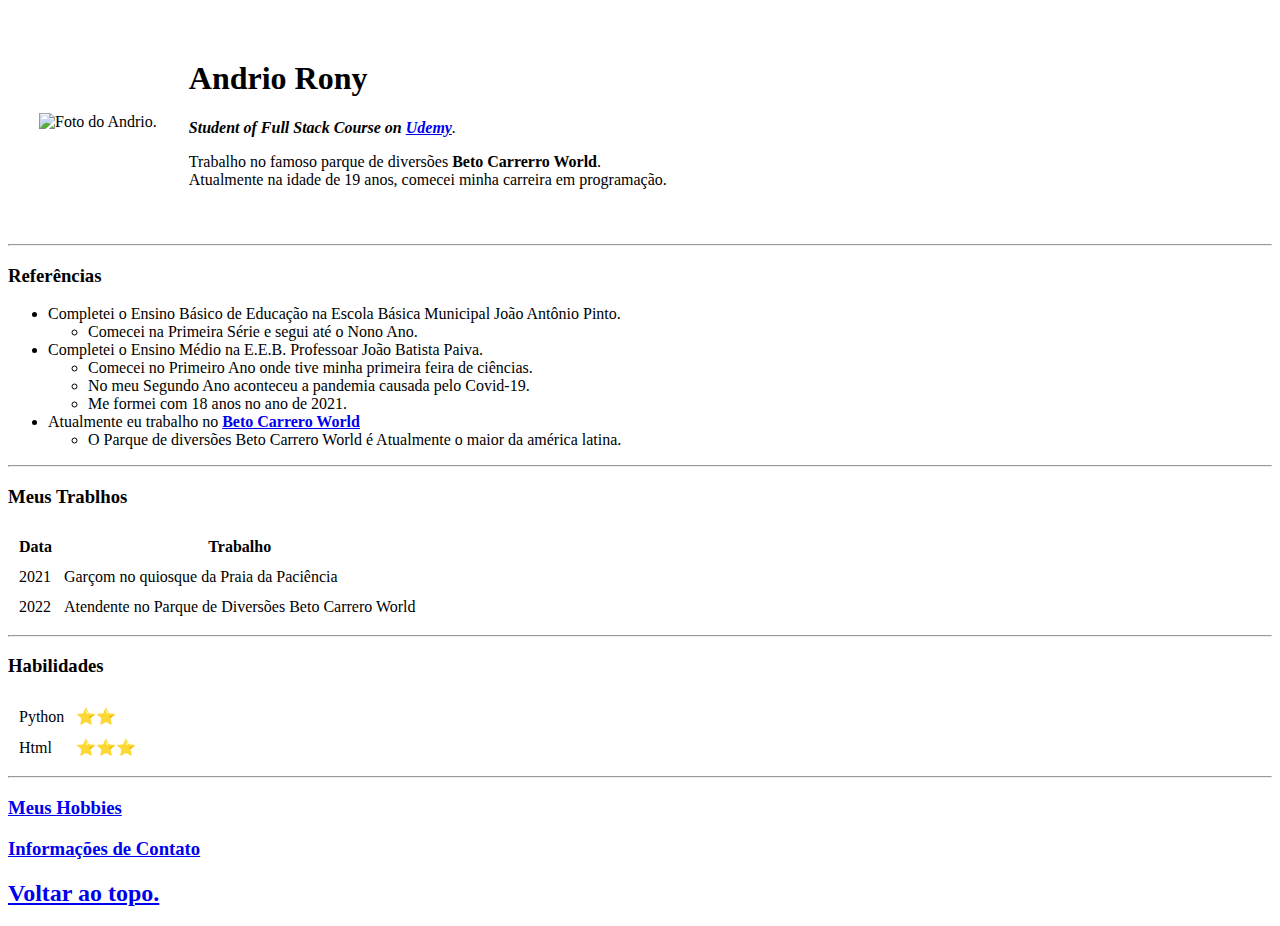
==== index.html @ 06228895 "Add initial CV website files" ====
<!DOCTYPE html>
<html>
    <head>
        <meta charset="UTF-8">
        <title>Andrio's Personal Site</title>
    </head>
    <body>
        <table cellspacing="30">
            <tr>
                <td> <img src="imagens/gg-modified.png" alt="Foto do Andrio." width="150" height="150" ></td>
                <td>
                    <h1>Andrio Rony</h1>

                    <p><strong><em>Student of Full Stack Course on <a href="https://www.udemy.com">Udemy</a></strong>.</em></p>
            
                    <p>Trabalho no famoso parque de diversões <strong>Beto Carrerro World</strong>.<br> Atualmente na idade de 19 anos,
                        comecei minha carreira em programação.</p>
                </td>
            </tr>
        </table>
        <hr>

        <h3>Referências</h3>

        <ul>
            <li>Completei o Ensino Básico de Educação na Escola Básica Municipal João Antônio Pinto.</li>
            <ul>
                <li>Comecei na Primeira Série e segui até o Nono Ano.</li>
            </ul>
            <li>Completei o Ensino Médio na E.E.B. Professoar João Batista Paiva.</li>
            <ul>
                <li>Comecei no Primeiro Ano onde tive minha primeira feira de ciências.</li>
                <li>No meu Segundo Ano aconteceu a pandemia causada pelo Covid-19.</li>
                <li>Me formei com 18 anos no ano de 2021.</li>
            </ul>
            <li>Atualmente eu trabalho no <strong><a href="https://www.betocarrero.com.br">Beto Carrero World</a></strong></li>
            <ul>
                <li>O Parque de diversões Beto Carrero World é Atualmente o maior da américa latina.</li>
            </ul>
        </ul>

        <hr>

        <h3>Meus Trablhos</h3>
        <table cellspacing="10">
            <thead>
                <tr>
                    <th>Data</th>
                    <th>Trabalho</th>
                </tr>
            </thead>
            <tbody>
                <tr>
                    <td>2021</td>
                    <td>Garçom no quiosque da Praia da Paciência</td>
                </tr>
                <tr>
                    <td>2022</td>
                    <td>Atendente no Parque de Diversões Beto Carrero World</td>
                </tr>

            </tbody>
        </table>

        <hr>

        <h3>Habilidades</h3>

        
        <table cellspacing="10">
            <tr>
                <td>Python</td>
                <td>⭐⭐</td>
             </tr>
            <tr>
                <td>Html</td>
                 <td>⭐⭐⭐</td>
            </tr>
        </table>

        <hr>
        
        <h3><a href="hobbies.html">Meus Hobbies</a></h3>
        <h3><a href="meuscontatos.html">Informações de Contato</a></h3>

        <h2><a href="#">Voltar ao topo.</a></h2>
    </body>
</html>
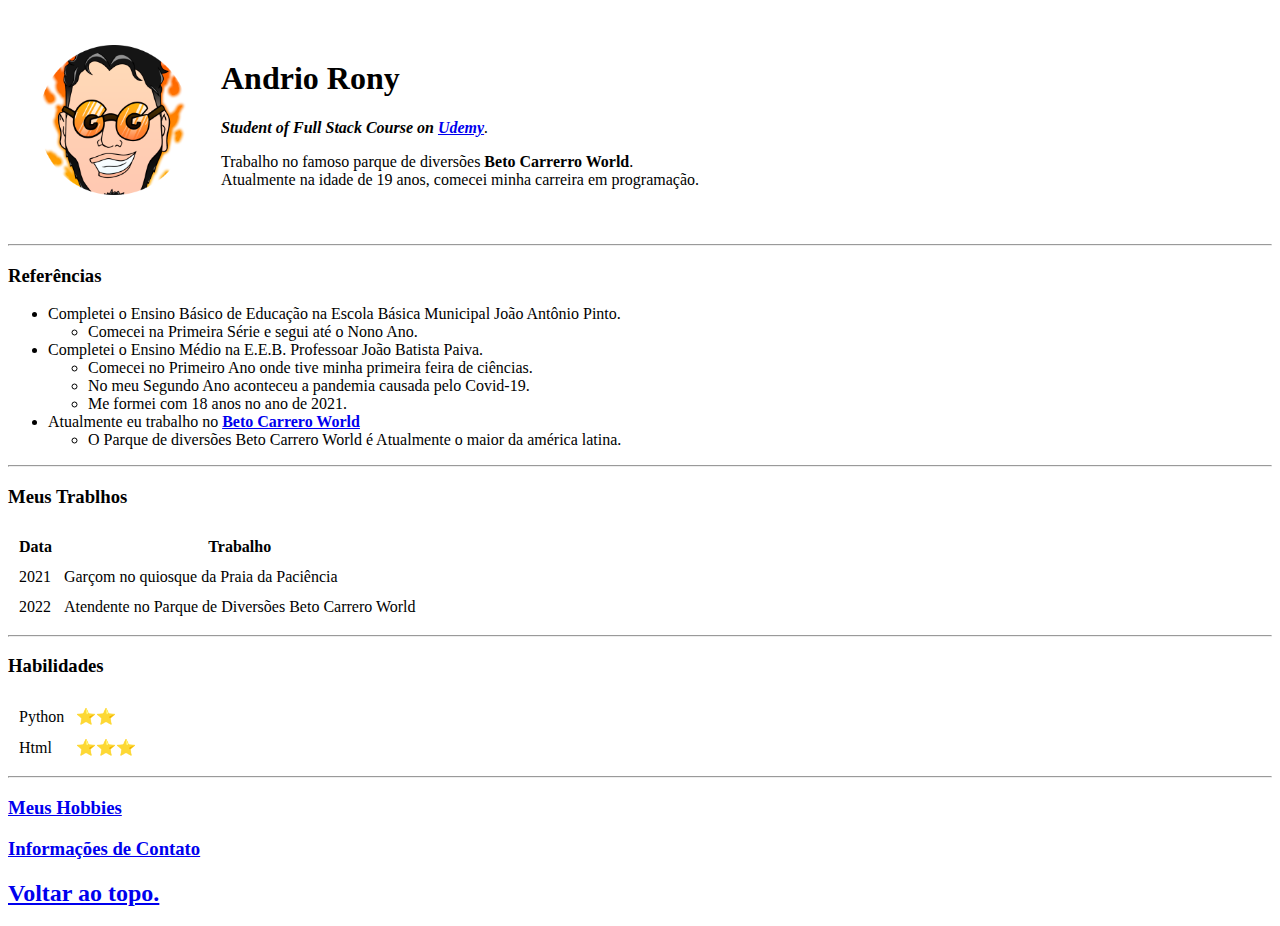
==== commit 25f2923d: "Update index.html" ====
--- a/index.html
+++ b/index.html
@@ -7,7 +7,7 @@
     <body>
         <table cellspacing="30">
             <tr>
-                <td> <img src="imagens/gg-modified.png" alt="Foto do Andrio." width="150" height="150" ></td>
+                <td> <img src="ggmodified.png" alt="Foto do Andrio." width="150" height="150" ></td>
                 <td>
                     <h1>Andrio Rony</h1>
 
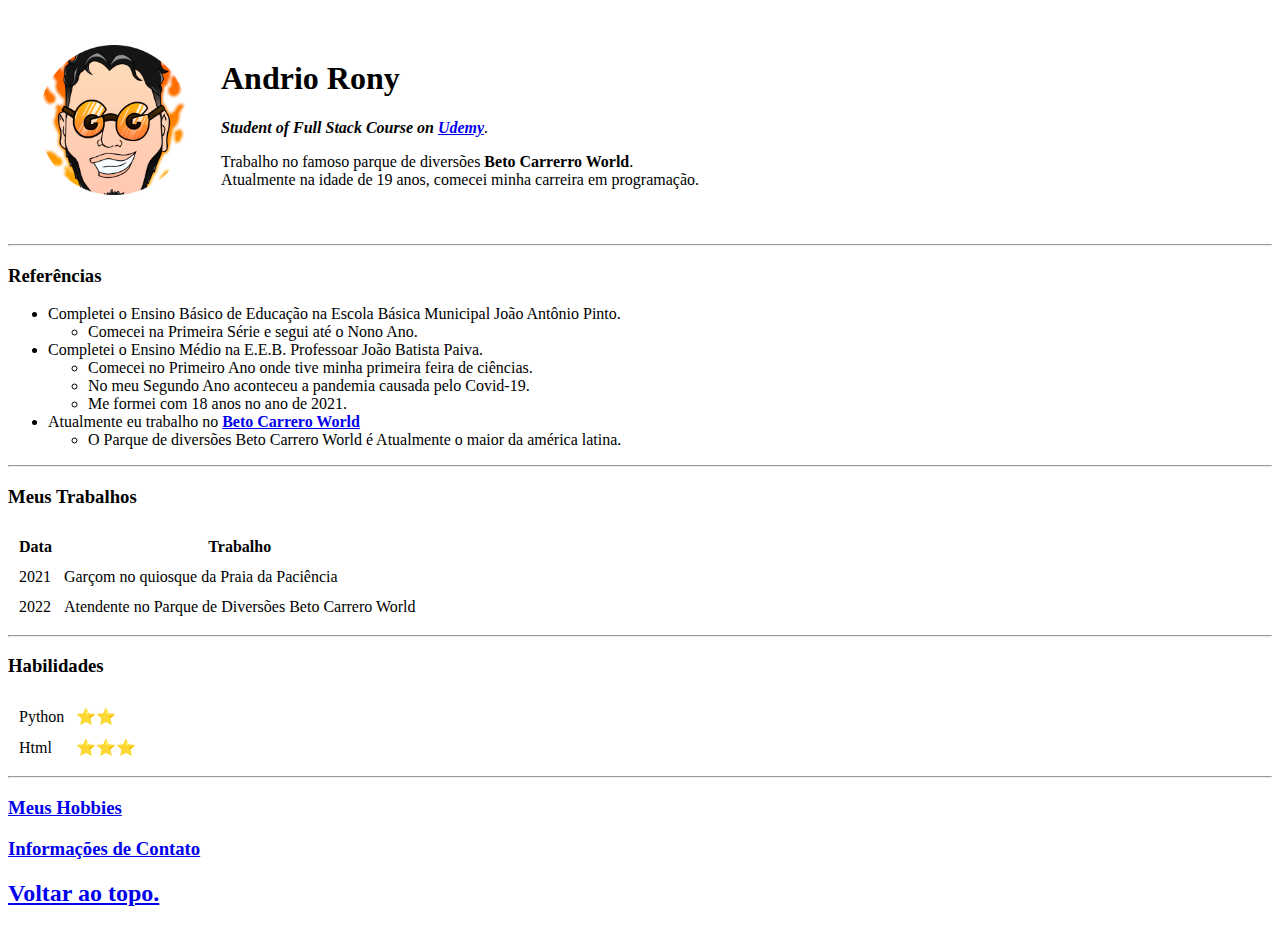
==== commit f4877d41: "Update index.html" ====
--- a/index.html
+++ b/index.html
@@ -41,7 +41,7 @@
 
         <hr>
 
-        <h3>Meus Trablhos</h3>
+        <h3>Meus Trabalhos</h3>
         <table cellspacing="10">
             <thead>
                 <tr>
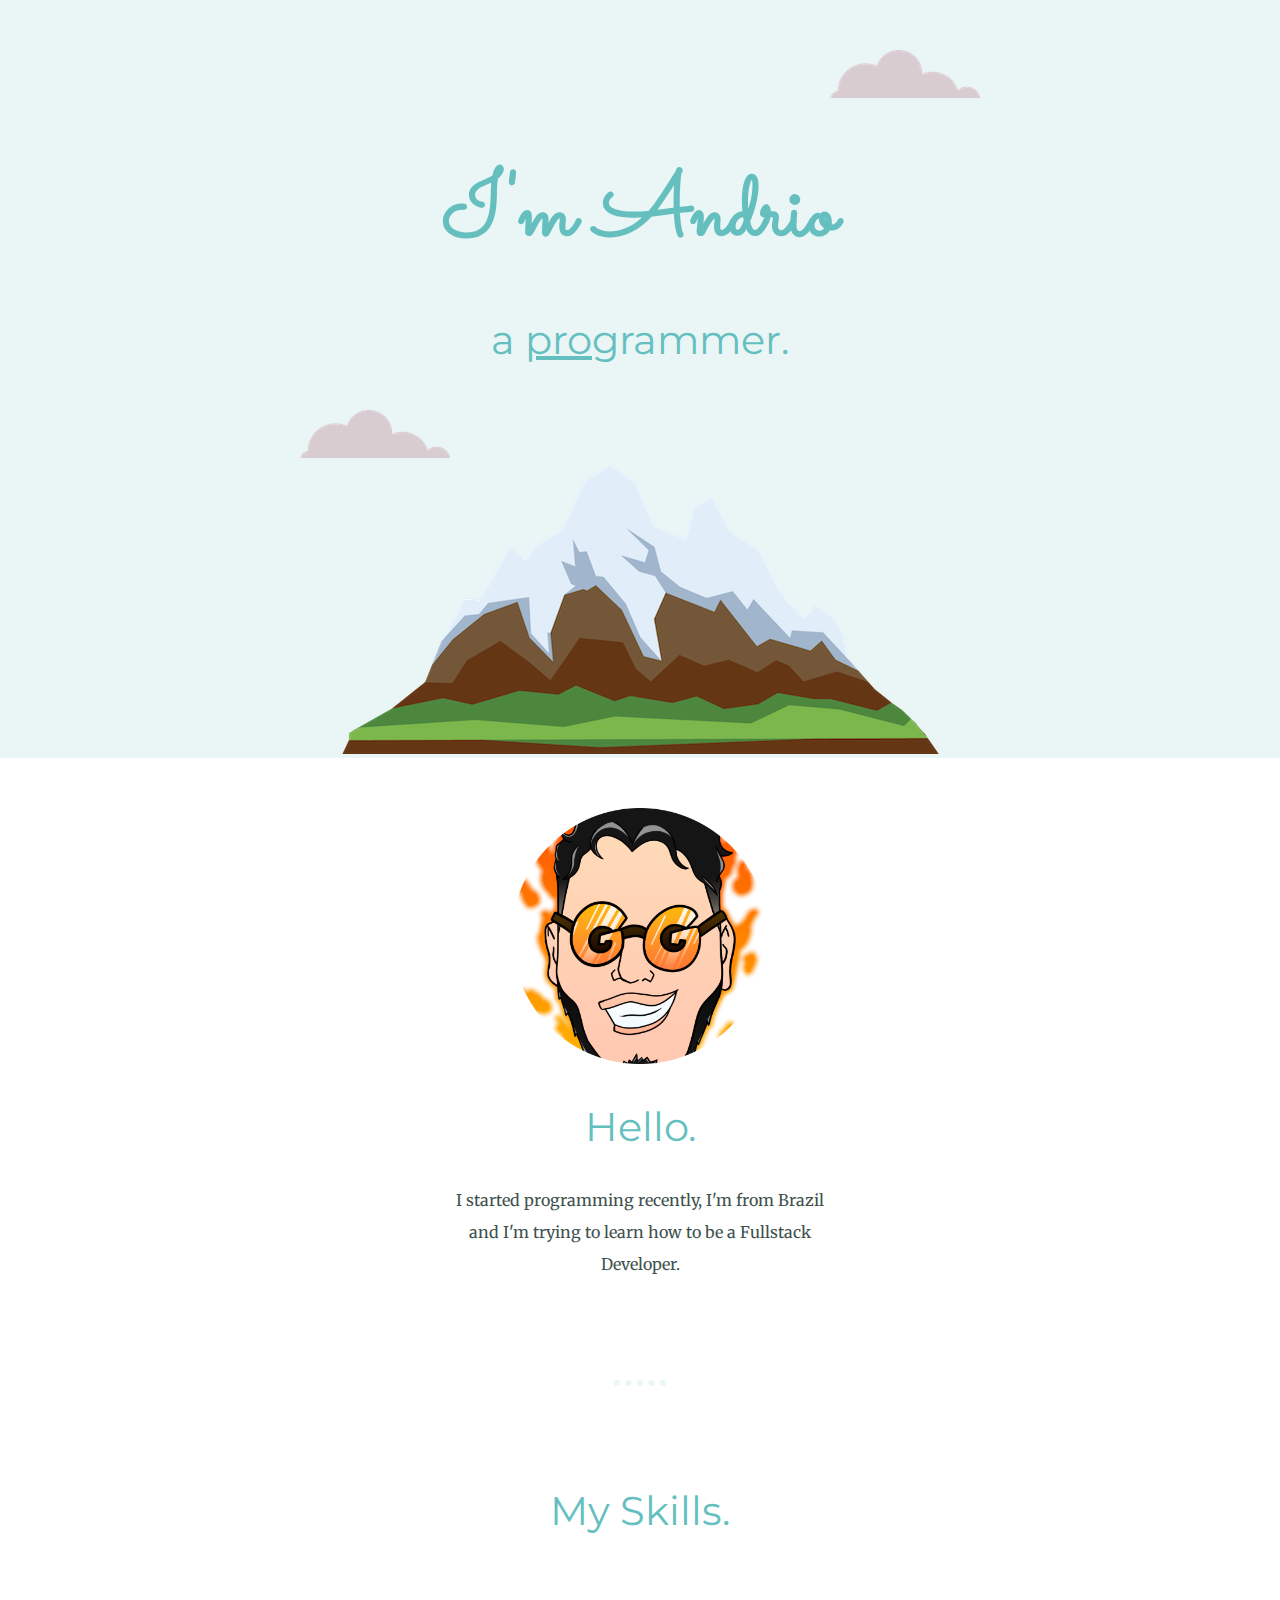
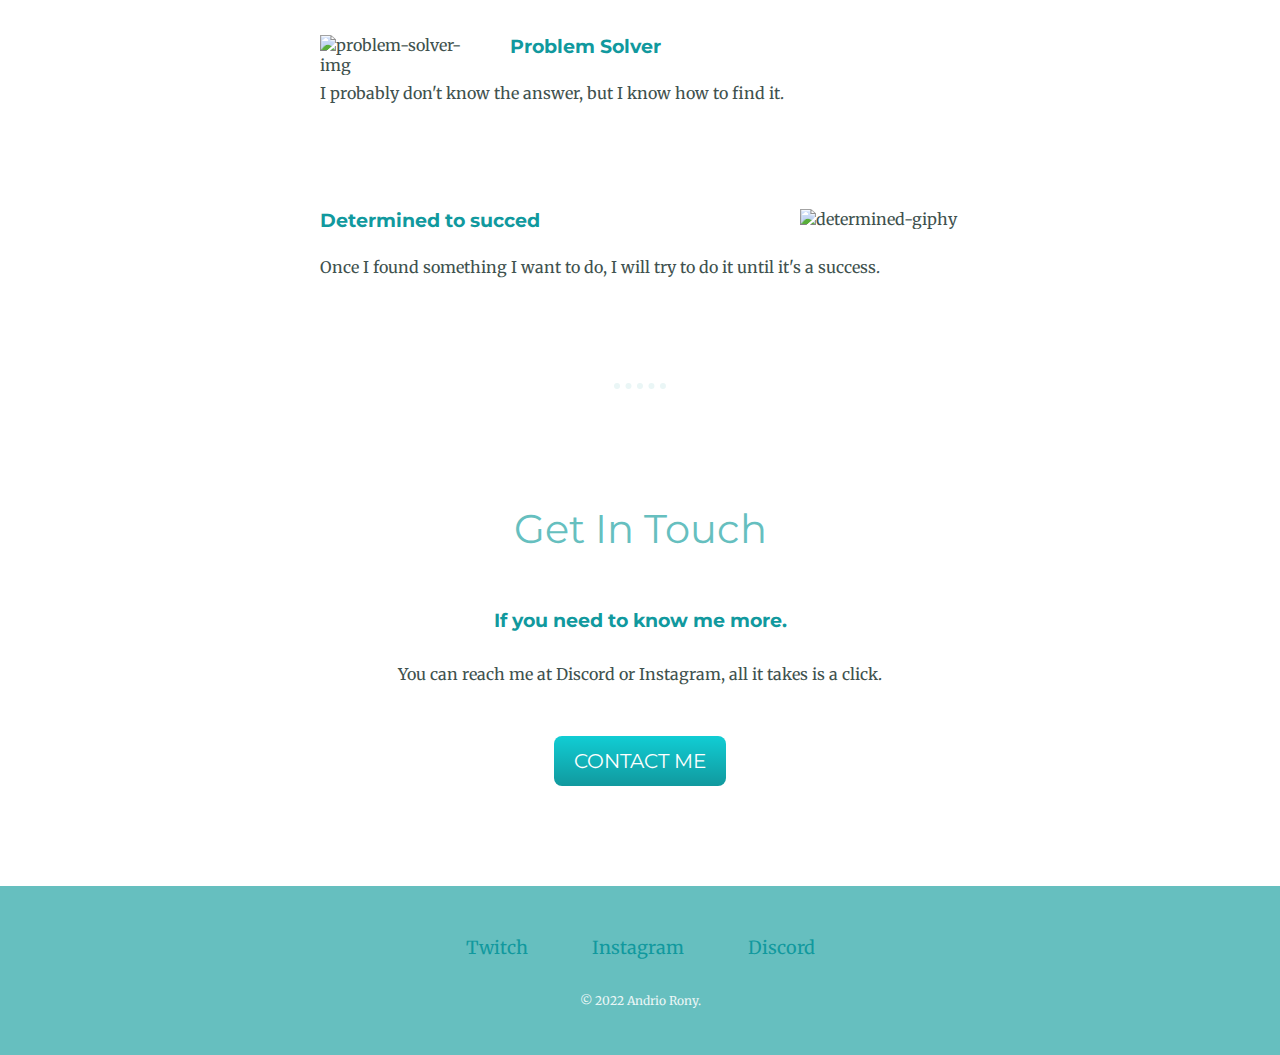
==== commit 141915fb: "Add files via upload" ====
--- a/index.html
+++ b/index.html
@@ -1,88 +1,79 @@
 <!DOCTYPE html>
 <html>
-    <head>
-        <meta charset="UTF-8">
-        <title>Andrio's Personal Site</title>
-    </head>
-    <body>
-        <table cellspacing="30">
-            <tr>
-                <td> <img src="ggmodified.png" alt="Foto do Andrio." width="150" height="150" ></td>
-                <td>
-                    <h1>Andrio Rony</h1>
+  <head>
+    <meta charset="UTF-8" />
+    <title>Andrio</title>
+    <link rel="stylesheet" href="css/styles.css" />
+    <link rel="shortcut icon" href="favicon.ico" type="image/x-icon" />
+    <link rel="preconnect" href="https://fonts.googleapis.com" />
+    <link rel="preconnect" href="https://fonts.gstatic.com" crossorigin />
+    <link
+      href="https://fonts.googleapis.com/css2?family=Merriweather&family=Montserrat&family=Sacramento&display=swap"
+      rel="stylesheet"
+    />
+  </head>
 
-                    <p><strong><em>Student of Full Stack Course on <a href="https://www.udemy.com">Udemy</a></strong>.</em></p>
-            
-                    <p>Trabalho no famoso parque de diversões <strong>Beto Carrerro World</strong>.<br> Atualmente na idade de 19 anos,
-                        comecei minha carreira em programação.</p>
-                </td>
-            </tr>
-        </table>
-        <hr>
+  <body>
+    <div class="top-container">
+      <img class="top-cloud" src="images/cloud.png" alt="cloud-img" />
+      <h1>I'm Andrio</h1>
+      <h2>a <span class="pro">pro</span>grammer.</h2>
+      <img class="bottom-cloud" src="images/cloud.png" alt="cloud-img" />
+      <img src="images/mountain.png" alt="mountain-img" />
+    </div>
 
-        <h3>Referências</h3>
+    <div class="middle-container">
+      <div class="profile">
+        <img class="profile-pic" src="images/ggmodified.png" alt="profile-img" />
+        <h2>Hello.</h2>
+        <p class="intro">
+          I started programming recently, I'm from Brazil and I'm trying to
+          learn how to be a Fullstack Developer.
+        </p>
+      </div>
+      <hr />
+      <div class="skills">
+        <h2>My Skills.</h2>
+        <div class="skill-row">
+          <img
+            class="problem-solver"
+            src="https://media3.giphy.com/media/LEe5yo2E9Fi3FmuEPK/giphy.gif?cid=ecf05e47m4jn55sp4sv8n8juiap5vlhooeqccfszko1figme&rid=giphy.gif&ct=s"
+            alt="problem-solver-img"
+          />
+          <h3>Problem Solver</h3>
+          <p>I probably don't know the answer, but I know how to find it.</p>
+        </div>
+        <div class="skill-row">
+          <img
+            class="determined"
+            src="https://media1.giphy.com/media/vIbEN4h5zDPmnszeeU/giphy.gif?cid=ecf05e476daxot574mp96ce8n4qywpboswz10qptwaf98gr6&rid=giphy.gif&ct=s"
+            alt="determined-giphy"
+          />
+          <h3>Determined to succed</h3>
+          <p>
+            Once I found something I want to do, I will try to do it until it's
+            a success.
+          </p>
+        </div>
+      </div>
+      <hr />
+      <div class="contact-me">
+        <h2>Get In Touch</h2>
+        <h3>If you need to know me more.</h3>
+        <p>
+          You can reach me at Discord or Instagram, all it takes is a click.
+        </p>
+        <a class="btn" href="mailto:andriorh@hotmail.com">CONTACT ME</a>
+      </div>
+    </div>
 
-        <ul>
-            <li>Completei o Ensino Básico de Educação na Escola Básica Municipal João Antônio Pinto.</li>
-            <ul>
-                <li>Comecei na Primeira Série e segui até o Nono Ano.</li>
-            </ul>
-            <li>Completei o Ensino Médio na E.E.B. Professoar João Batista Paiva.</li>
-            <ul>
-                <li>Comecei no Primeiro Ano onde tive minha primeira feira de ciências.</li>
-                <li>No meu Segundo Ano aconteceu a pandemia causada pelo Covid-19.</li>
-                <li>Me formei com 18 anos no ano de 2021.</li>
-            </ul>
-            <li>Atualmente eu trabalho no <strong><a href="https://www.betocarrero.com.br">Beto Carrero World</a></strong></li>
-            <ul>
-                <li>O Parque de diversões Beto Carrero World é Atualmente o maior da américa latina.</li>
-            </ul>
-        </ul>
-
-        <hr>
-
-        <h3>Meus Trabalhos</h3>
-        <table cellspacing="10">
-            <thead>
-                <tr>
-                    <th>Data</th>
-                    <th>Trabalho</th>
-                </tr>
-            </thead>
-            <tbody>
-                <tr>
-                    <td>2021</td>
-                    <td>Garçom no quiosque da Praia da Paciência</td>
-                </tr>
-                <tr>
-                    <td>2022</td>
-                    <td>Atendente no Parque de Diversões Beto Carrero World</td>
-                </tr>
-
-            </tbody>
-        </table>
-
-        <hr>
-
-        <h3>Habilidades</h3>
-
-        
-        <table cellspacing="10">
-            <tr>
-                <td>Python</td>
-                <td>⭐⭐</td>
-             </tr>
-            <tr>
-                <td>Html</td>
-                 <td>⭐⭐⭐</td>
-            </tr>
-        </table>
-
-        <hr>
-        
-        <h3><a href="hobbies.html">Meus Hobbies</a></h3>
-        <h3><a href="meuscontatos.html">Informações de Contato</a></h3>
-
-        <h2><a href="#">Voltar ao topo.</a></h2>
-    </body>
+    <div class="bottom-container">
+      <a class="footer-link" href="https://www.twitch.tv/jeenzag">Twitch</a>
+      <a class="footer-link" href="https://Instagram.com/andriorony"
+        >Instagram
+      </a>
+      <a class="footer-link" href="https://discord.gg/3neUryaCEn">Discord </a>
+      <p class="footer-p">© 2022 Andrio Rony.</p>
+    </div>
+  </body>
 </html>
--- a/css/styles.css
+++ b/css/styles.css
@@ -0,0 +1,147 @@
+body {
+  color: #40514E;
+  margin: 0;
+  text-align: center;
+  font-family: 'Merriweather', serif;
+}
+
+h1 {
+  color: #66BFBF;
+  font-size: 5.625rem;
+  margin: 50px auto 0 auto;
+  font-family: "Sacramento", cursive;
+}
+
+h2 {
+  color: #66BFBF;
+  font-size: 2.5rem;
+  font-family: "Montserrat", sans-serif;
+  font-weight: normal;
+}
+
+h3 {
+  color: #11999E;
+  font-family: "Montserrat", sans-serif;
+}
+
+hr {
+  border: none;
+  border-top: dotted #eaf6f6 6px;
+  border-width: 6px;
+  width: 4%;
+  margin: 6.26rem auto;
+}
+
+p {
+  line-height: 2;
+}
+
+/**********************************************CLASS***********************************************/
+
+.top-container {
+  background-color: #eaf6f6;
+  padding-top: 100px;
+  position: relative;
+  margin-bottom: 50px;
+}
+
+.bottom-container {
+  background-color: #66BFBF;
+  display: inline-block;
+  width: 100%;
+  padding: 30px 0 30px 0;
+}
+
+.skill-row {
+  width: 50%;
+  margin: 100px auto;
+  text-align: left;
+}
+
+.pro {
+  text-decoration: underline;
+}
+
+.top-cloud {
+  position: absolute;
+  top: 50px;
+  right: 300px;
+}
+
+.bottom-cloud {
+  position: absolute;
+  left: 300px;
+  bottom: 300px;
+}
+
+.profile-pic {
+  width: 20%;
+}
+
+.intro {
+  width: 30%;
+  margin: auto;
+}
+
+.problem-solver {
+  width: 25%;
+  float: left;
+  margin-right: 30px;
+}
+
+.determined {
+  width: 25%;
+  float: right;
+  margin-left: 30px;
+}
+
+.contact-me {
+  line-height: 2;
+}
+
+.footer-link {
+  color: #11999E;
+  text-decoration: none;
+  margin: 20px 30px auto 30px;
+  display: inline-block;
+  font-size: large;
+}
+
+.footer-link:hover {
+  color: #EAf6f6;
+}
+
+.footer-p {
+  color: #eaf6f6;
+  margin-top: 30px;
+  font-size: 0.75rem;
+}
+
+.btn {
+  background: #11cdd4;
+  background-image: -webkit-linear-gradient(top, #11cdd4, #11999e);
+  background-image: -moz-linear-gradient(top, #11cdd4, #11999e);
+  background-image: -ms-linear-gradient(top, #11cdd4, #11999e);
+  background-image: -o-linear-gradient(top, #11cdd4, #11999e);
+  background-image: linear-gradient(to bottom, #11cdd4, #11999e);
+  -webkit-border-radius: 8;
+  -moz-border-radius: 8;
+  border-radius: 8px;
+  font-family: "Montserrat", sans-serif;
+  color: #ffffff;
+  font-size: 20px;
+  padding: 5px 20px 5px 20px;
+  text-decoration: none;
+  display: inline-block;
+  margin: 30px auto 100px auto;
+}
+
+.btn:hover {
+  background: #30e3cb;
+  background-image: -webkit-linear-gradient(top, #30e3cb, #2bc4ad);
+  background-image: -moz-linear-gradient(top, #30e3cb, #2bc4ad);
+  background-image: -ms-linear-gradient(top, #30e3cb, #2bc4ad);
+  background-image: -o-linear-gradient(top, #30e3cb, #2bc4ad);
+  background-image: linear-gradient(to bottom, #30e3cb, #2bc4ad);
+  text-decoration: none;
+}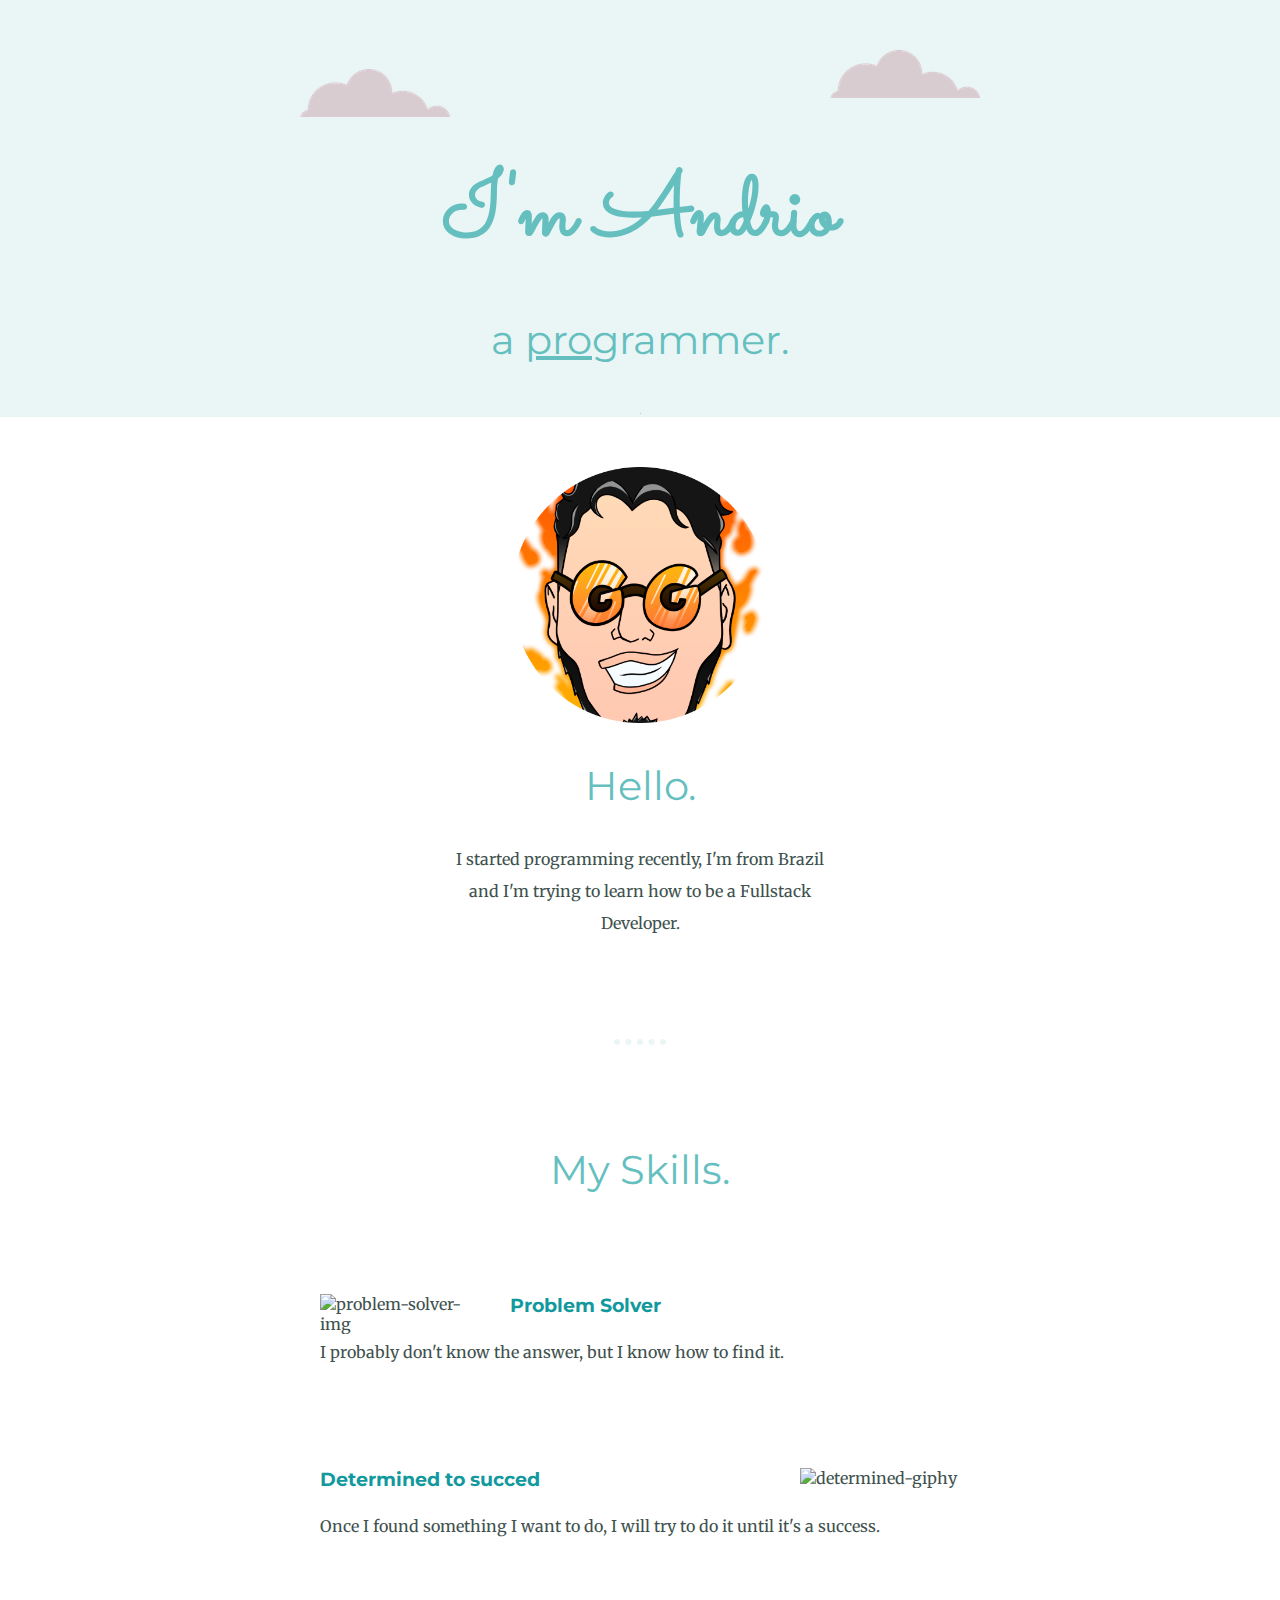
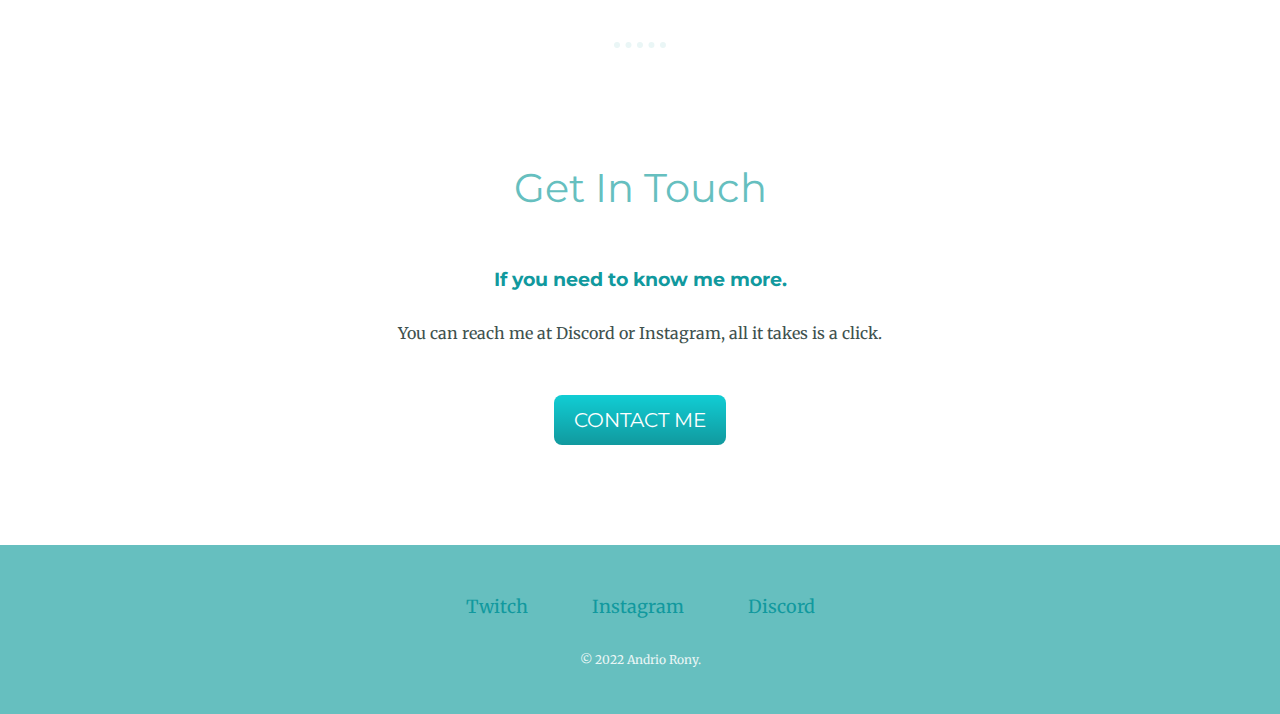
==== commit 34e25332: "Update index.html" ====
--- a/index.html
+++ b/index.html
@@ -2,6 +2,7 @@
 <html>
   <head>
     <meta charset="UTF-8" />
+    <meta name="viewport" content="width=device-width, initial-scale=1.0">
     <title>Andrio</title>
     <link rel="stylesheet" href="css/styles.css" />
     <link rel="shortcut icon" href="favicon.ico" type="image/x-icon" />
@@ -19,7 +20,7 @@
       <h1>I'm Andrio</h1>
       <h2>a <span class="pro">pro</span>grammer.</h2>
       <img class="bottom-cloud" src="images/cloud.png" alt="cloud-img" />
-      <img src="images/mountain.png" alt="mountain-img" />
+      <img src="images/mountain.png" alt="mountain-img" width="1rem" />
     </div>
 
     <div class="middle-container">
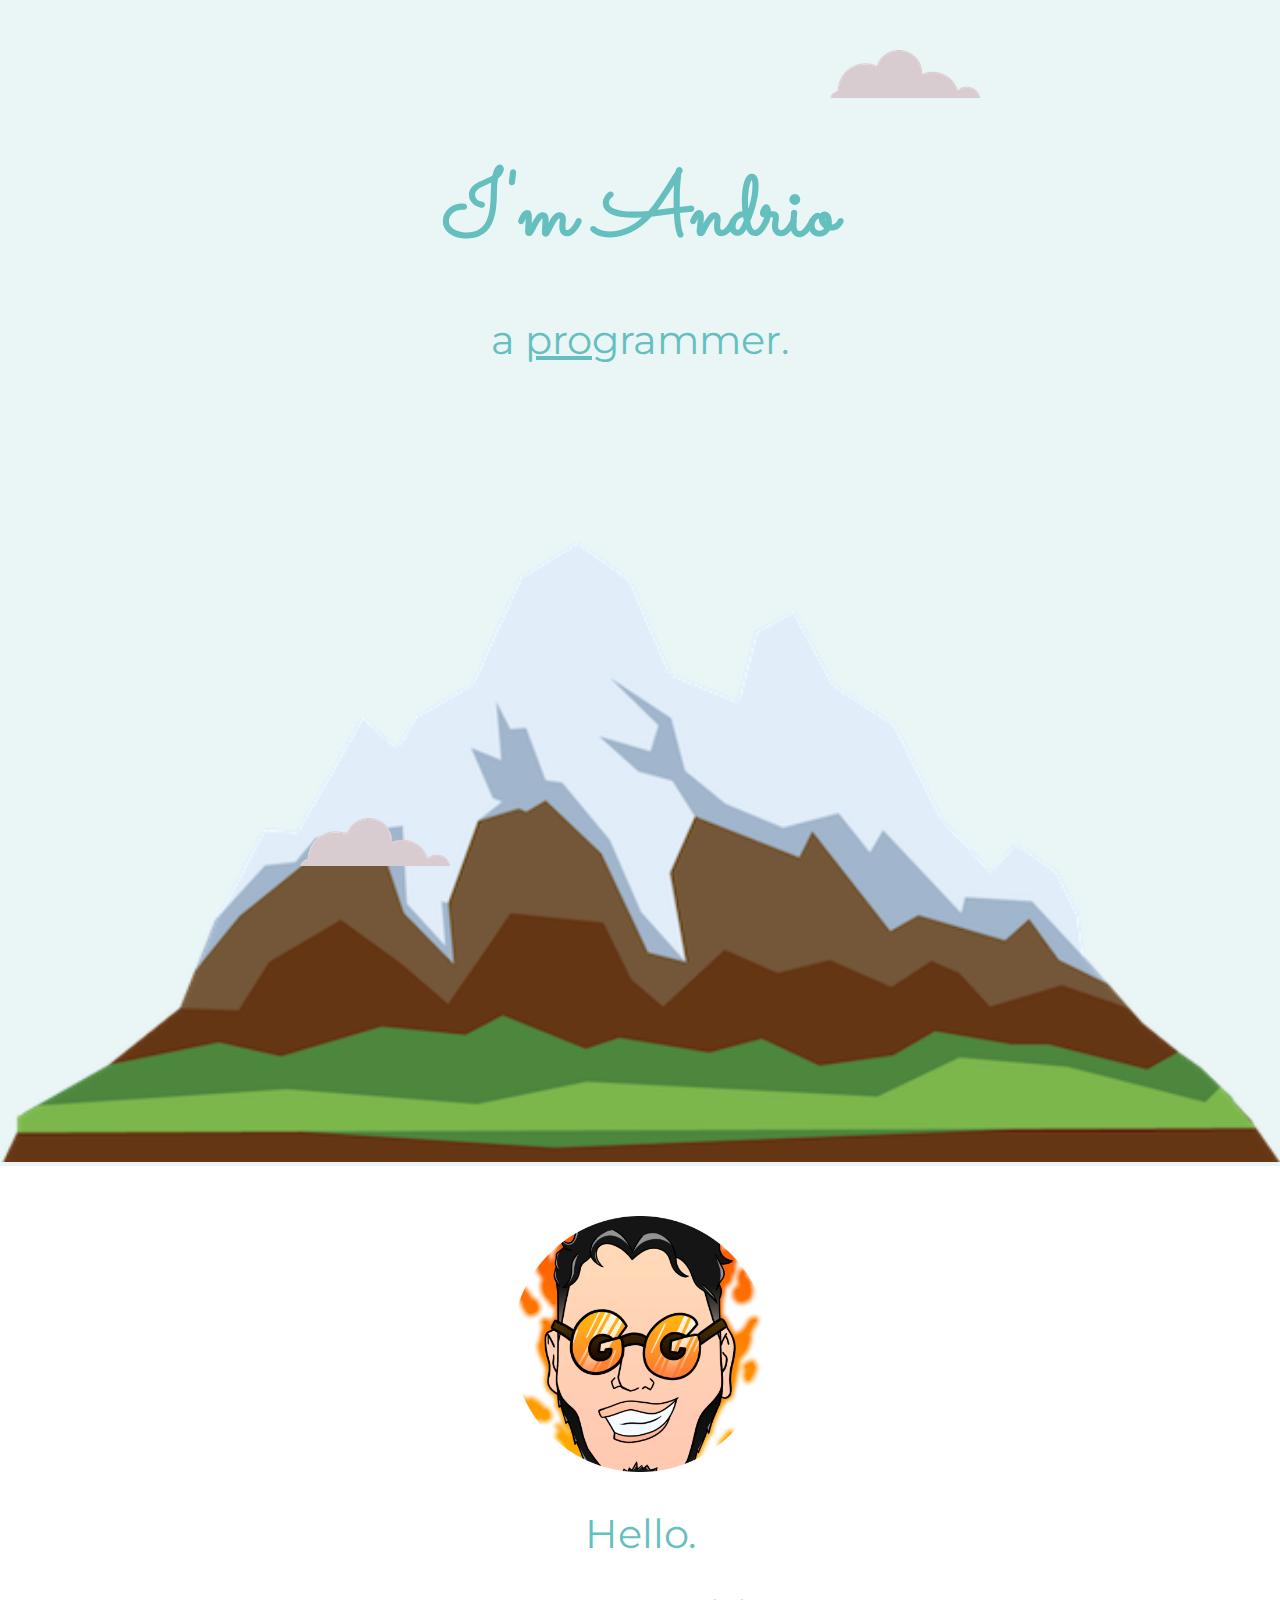
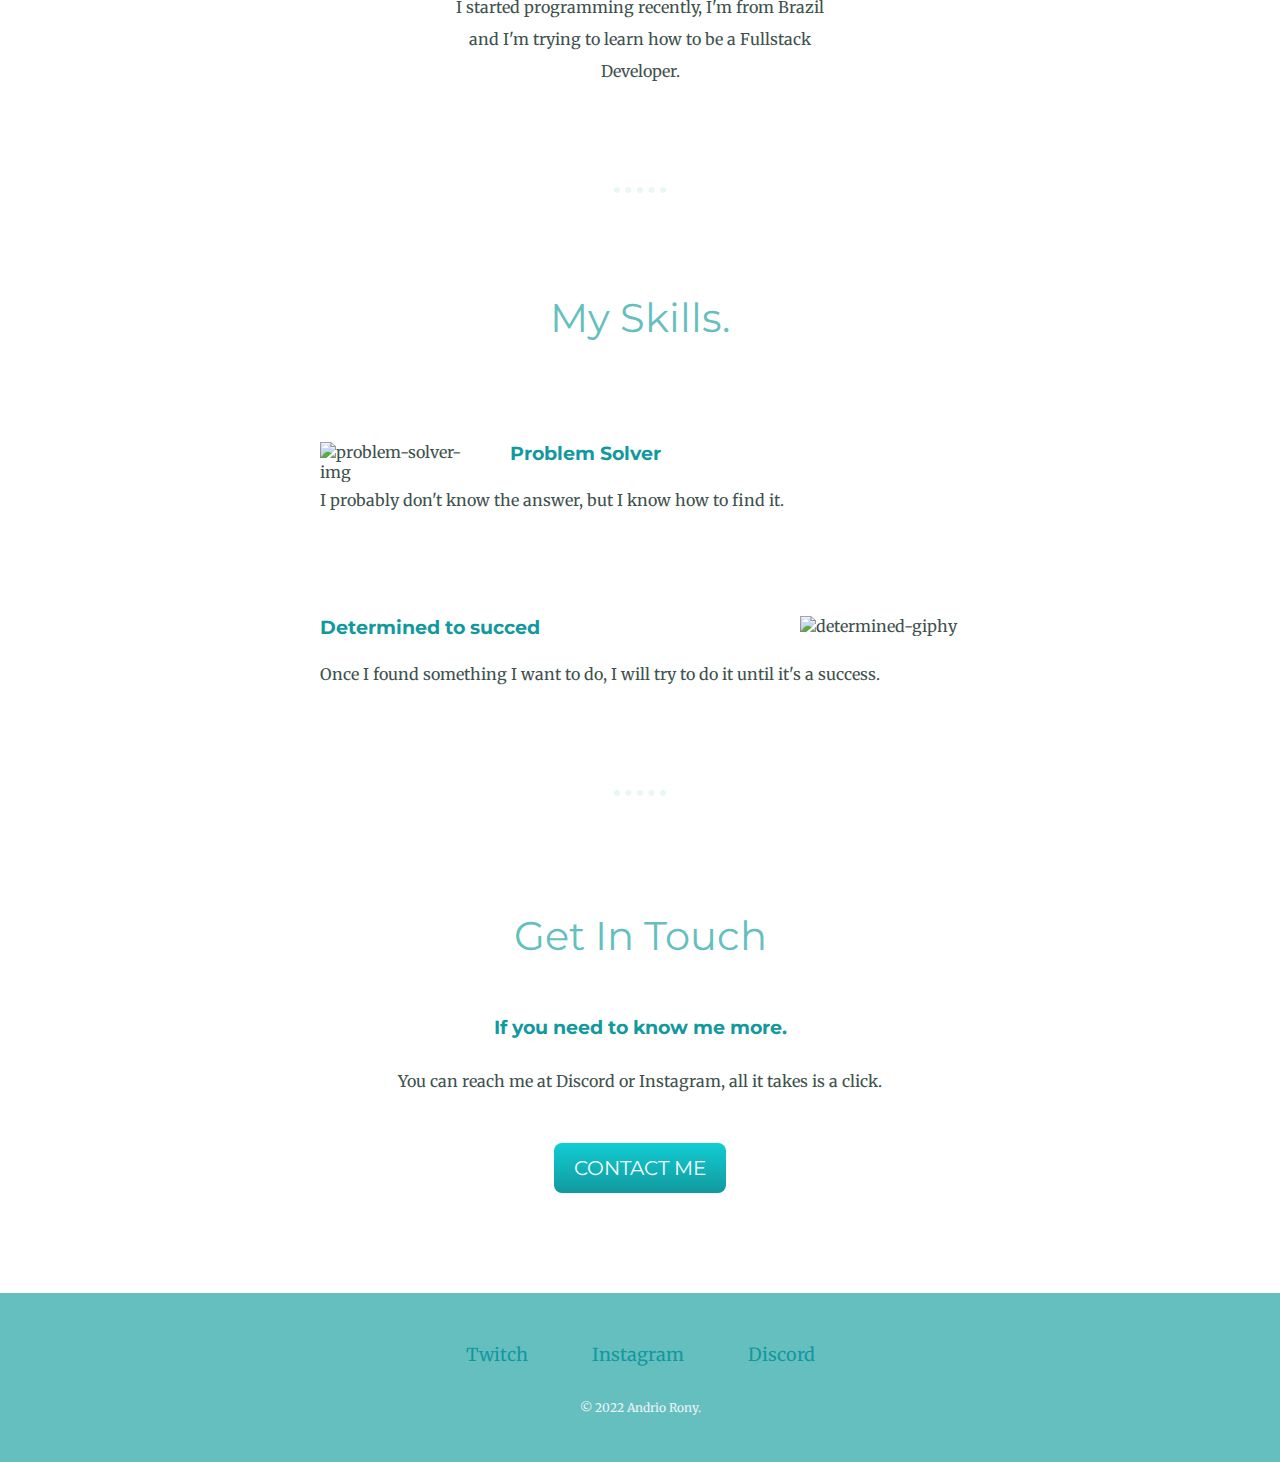
==== commit 961e2925: "Update index.html" ====
--- a/index.html
+++ b/index.html
@@ -2,7 +2,7 @@
 <html>
   <head>
     <meta charset="UTF-8" />
-    <meta name="viewport" content="width=device-width, initial-scale=1.0">
+    <meta name="viewport" content="width=device-width">
     <title>Andrio</title>
     <link rel="stylesheet" href="css/styles.css" />
     <link rel="shortcut icon" href="favicon.ico" type="image/x-icon" />
@@ -20,7 +20,7 @@
       <h1>I'm Andrio</h1>
       <h2>a <span class="pro">pro</span>grammer.</h2>
       <img class="bottom-cloud" src="images/cloud.png" alt="cloud-img" />
-      <img src="images/mountain.png" alt="mountain-img" width="1rem" />
+      <img class="mountain" src="images/mountain.png" alt="mountain-img" />
     </div>
 
     <div class="middle-container">
--- a/css/styles.css
+++ b/css/styles.css
@@ -50,6 +50,10 @@
   display: inline-block;
   width: 100%;
   padding: 30px 0 30px 0;
+}
+
+.mountain {
+  width: 100%;
 }
 
 .skill-row {
@@ -144,4 +148,4 @@
   background-image: -o-linear-gradient(top, #30e3cb, #2bc4ad);
   background-image: linear-gradient(to bottom, #30e3cb, #2bc4ad);
   text-decoration: none;
-}+}
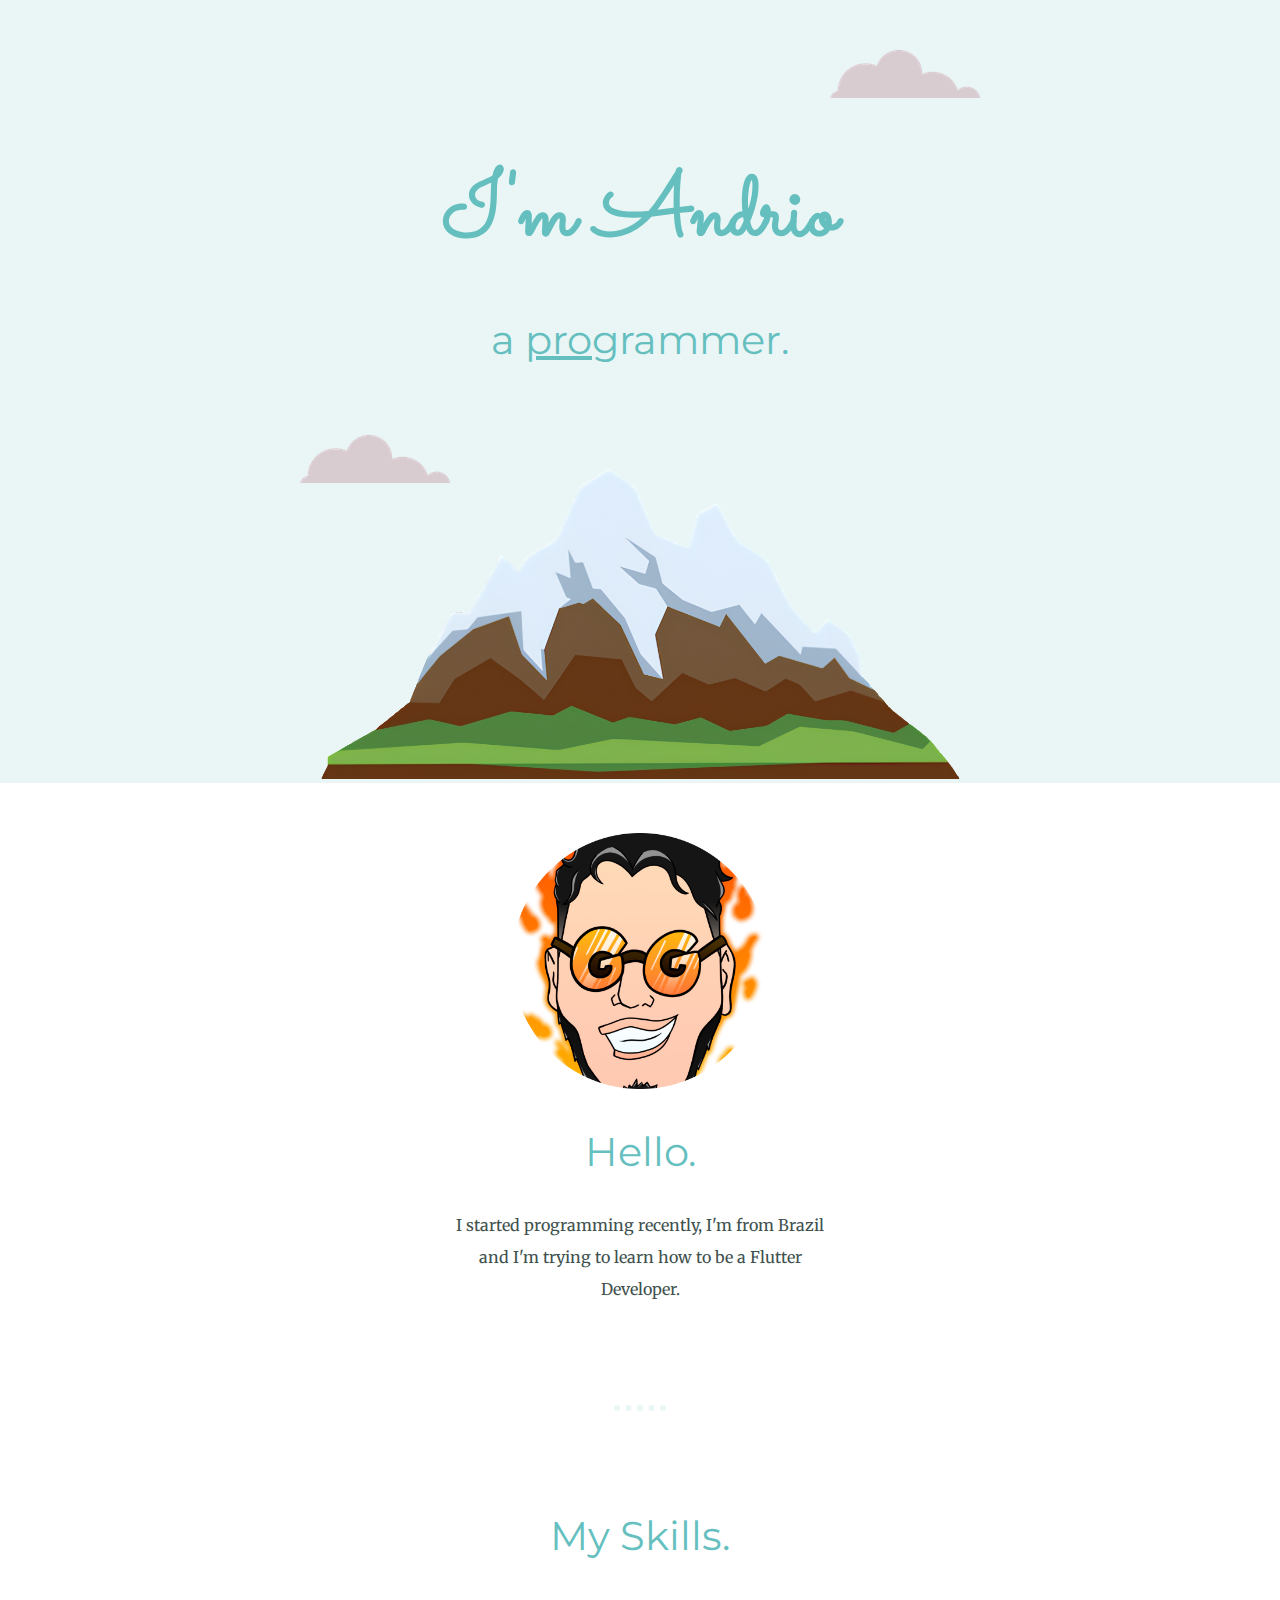
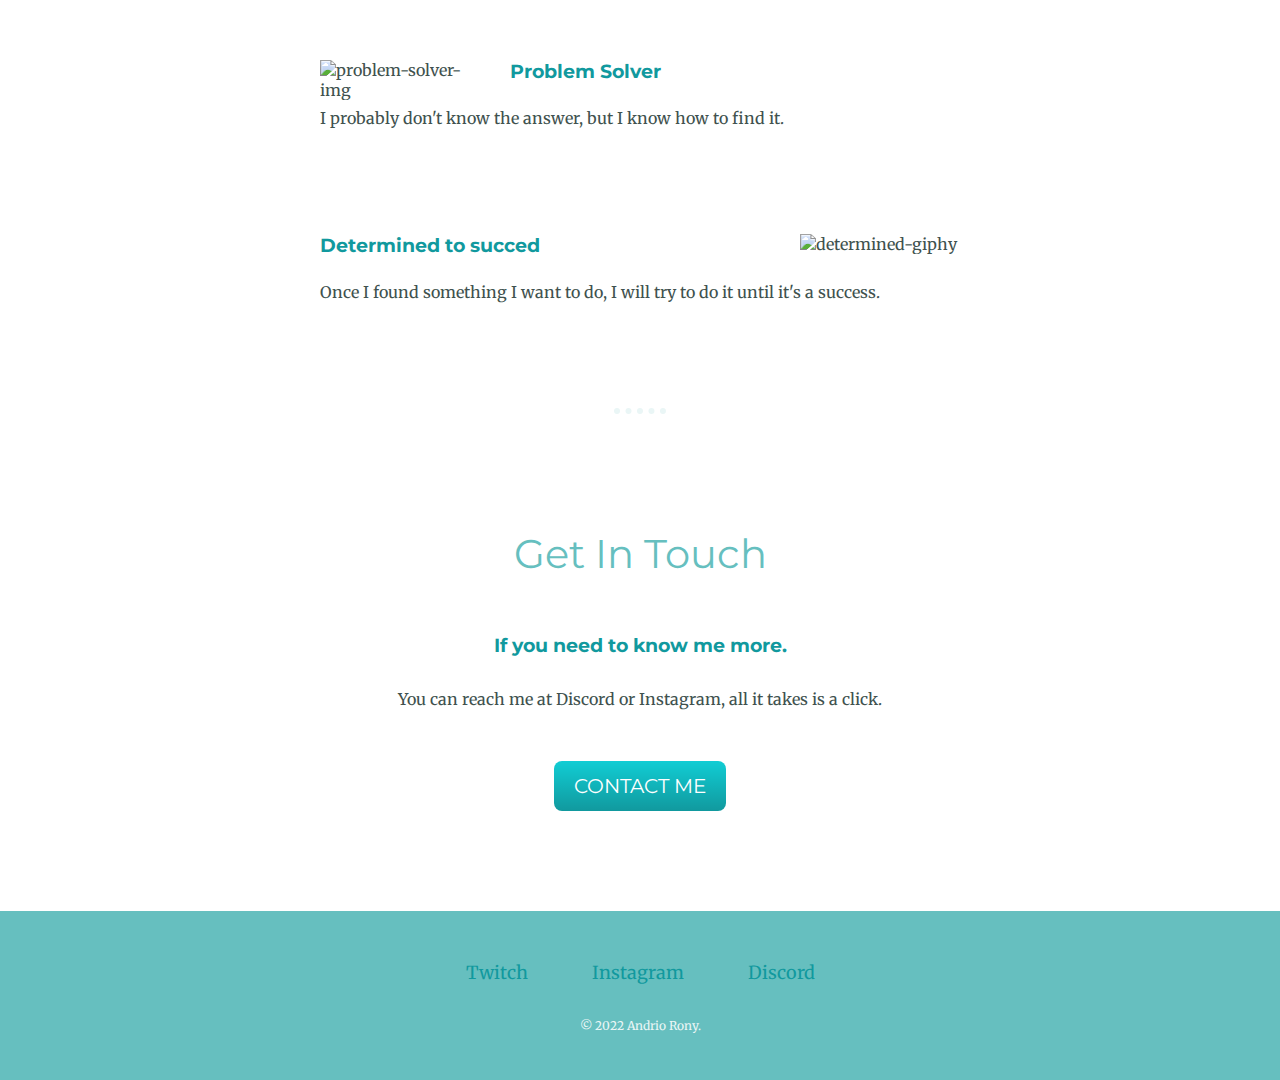
==== commit 03ecba68: "Update index.html" ====
--- a/index.html
+++ b/index.html
@@ -29,7 +29,7 @@
         <h2>Hello.</h2>
         <p class="intro">
           I started programming recently, I'm from Brazil and I'm trying to
-          learn how to be a Fullstack Developer.
+          learn how to be a Flutter Developer.
         </p>
       </div>
       <hr />
--- a/css/styles.css
+++ b/css/styles.css
@@ -53,7 +53,7 @@
 }
 
 .mountain {
-  width: 100%;
+  width: 50%;
 }
 
 .skill-row {
